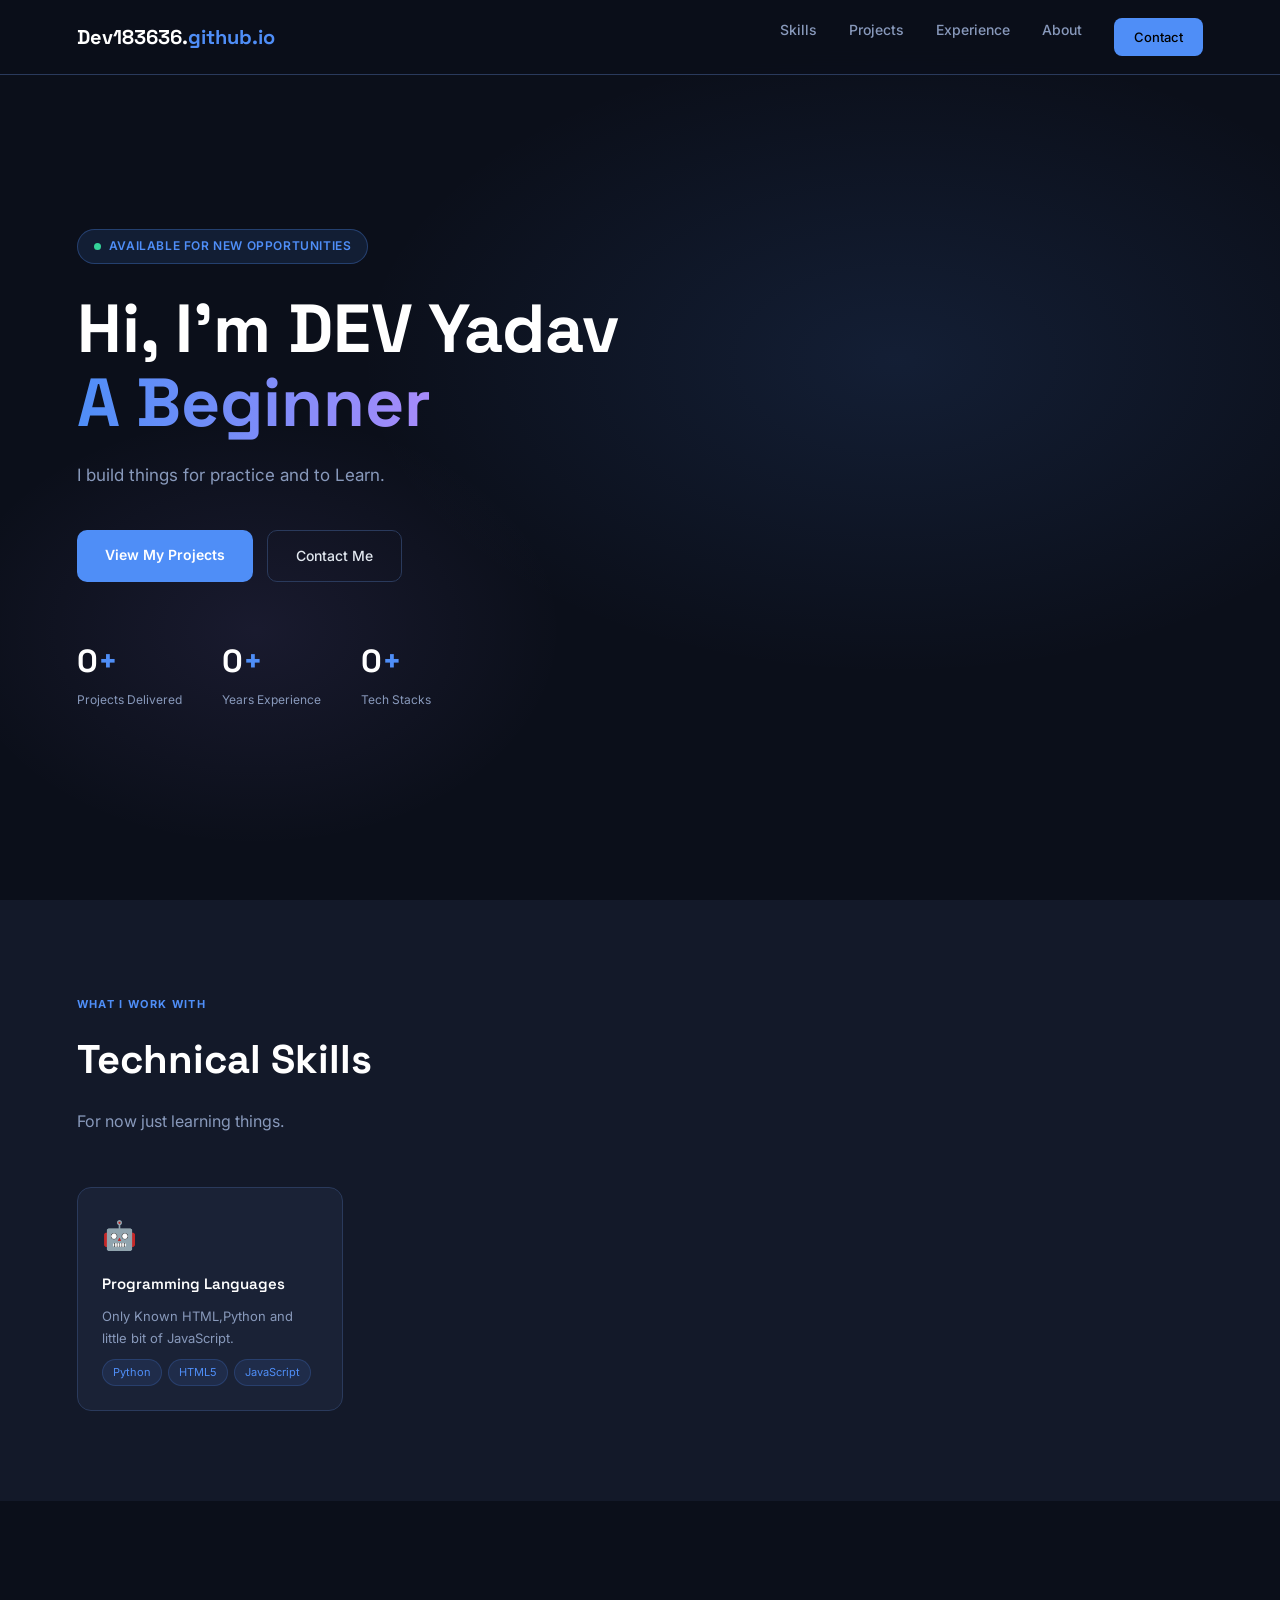
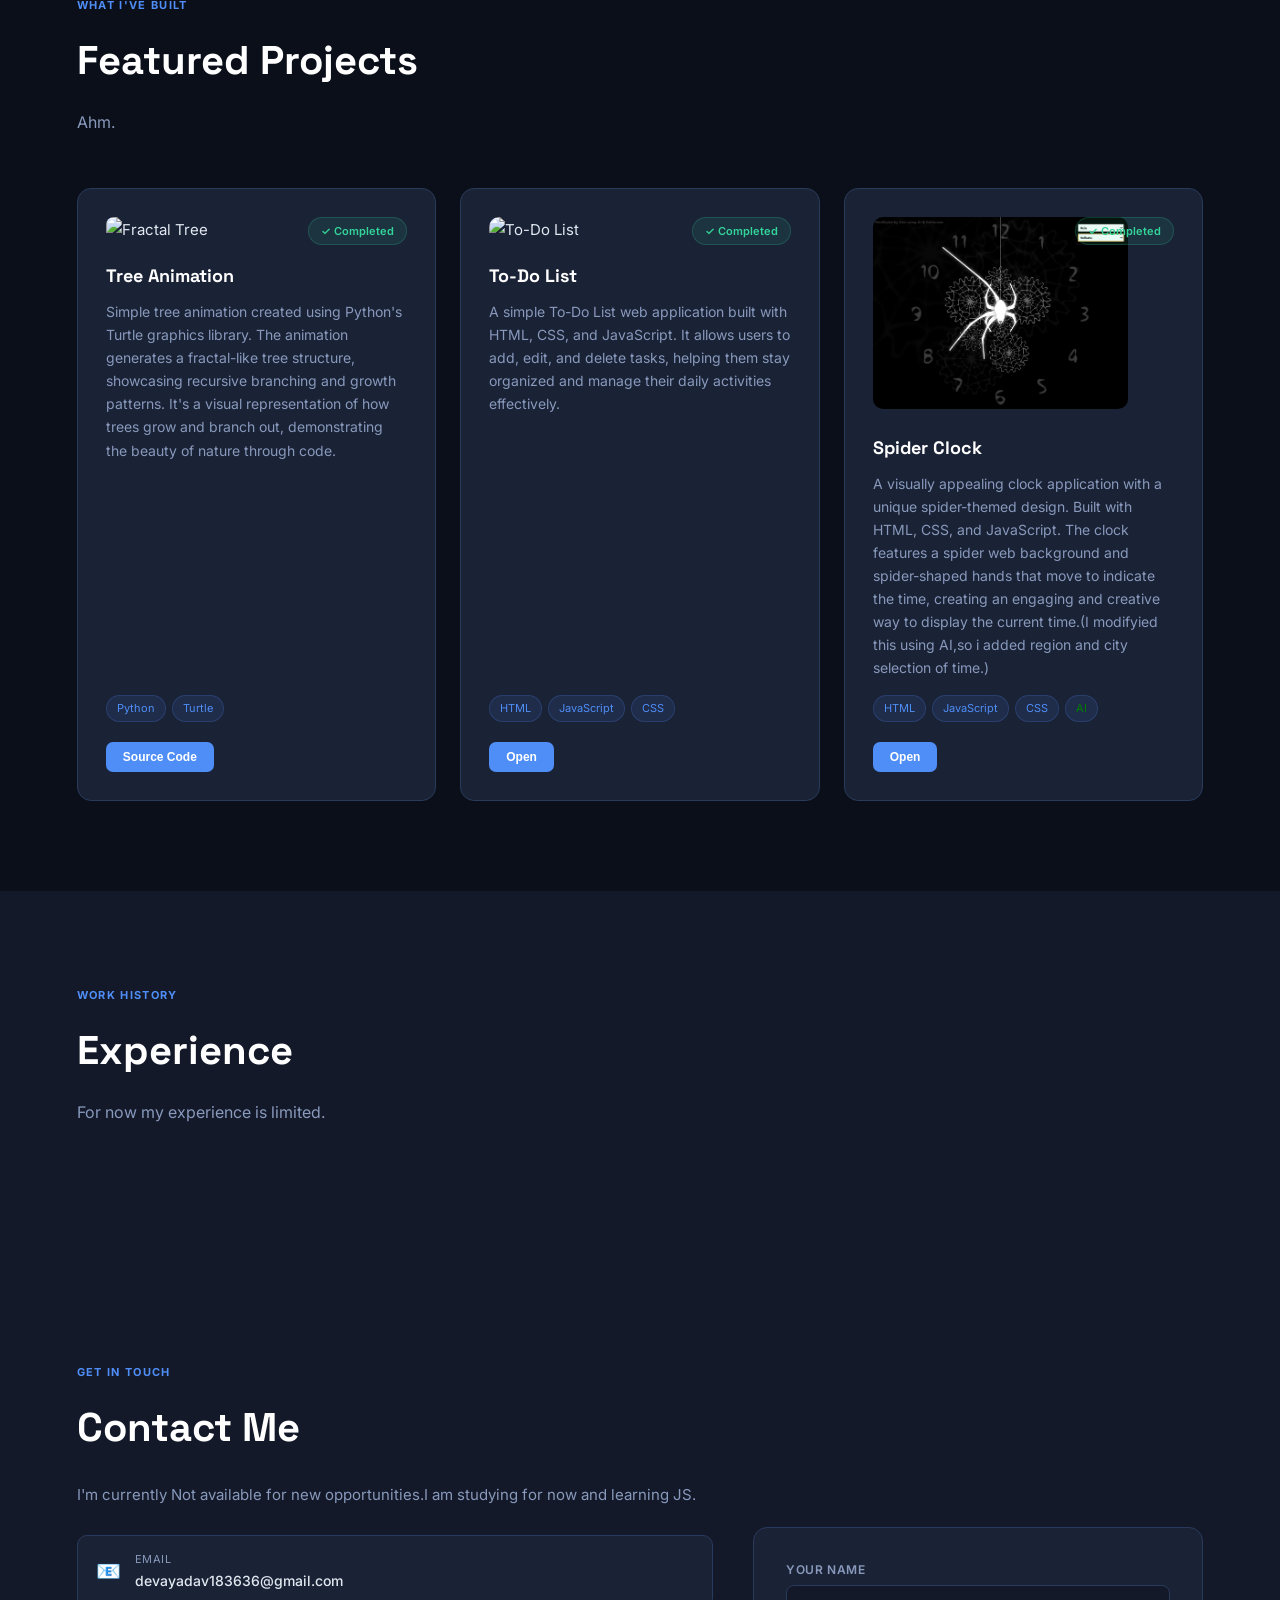
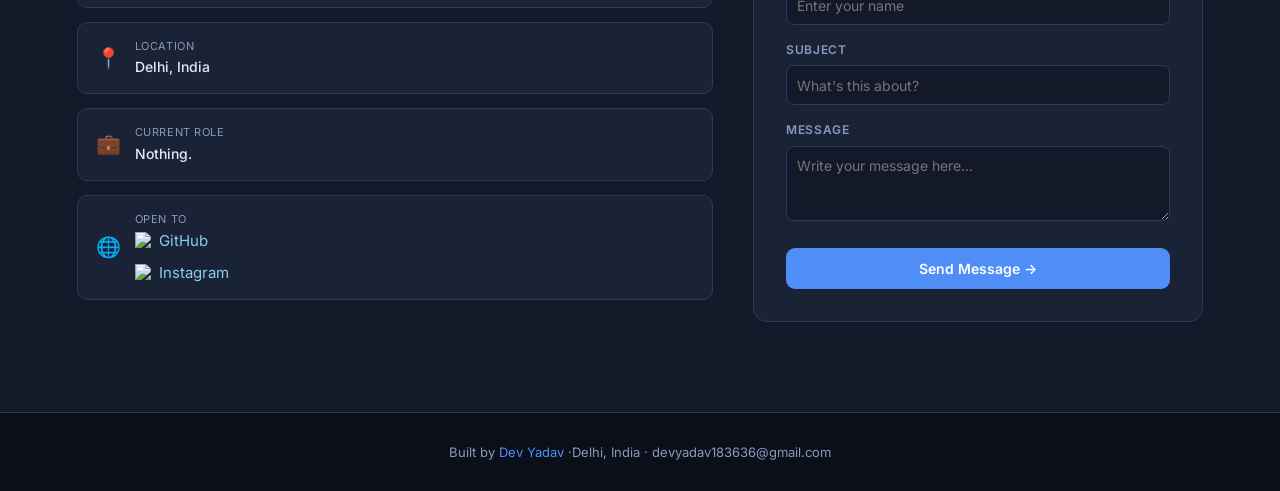
==== index.html @ fa9044c2 "Update index.html" ====
<!DOCTYPE html>
<html lang="en">
<head>
  <meta charset="UTF-8" />
  <meta name="viewport" content="width=device-width, initial-scale=1.0"/>
  <title>Dev Yadav | Beginner | 15 </title>
  <link href="https://fonts.googleapis.com/css2?family=Space+Grotesk:wght@300;400;500;600;700&family=Inter:wght@300;400;500&display=swap" rel="stylesheet"/>
  <style>
    *, *::before, *::after { box-sizing: border-box; margin: 0; padding: 0; }

    :root {
      --bg: #0b0f1a;
      --surface: #131929;
      --card: #1a2236;
      --border: #2a3a5c;
      --accent: #4f8ef7;
      --accent2: #a78bfa;
      --green: #34d399;
      --text: #e2e8f0;
      --muted: #8899bb;
      --white: #ffffff;
      --radius: 14px;
    }

    html { scroll-behavior: smooth; }

    body {
      background: var(--bg);
      color: var(--text);
      font-family: 'Inter', sans-serif;
      font-size: 15px;
      line-height: 1.7;
      overflow-x: hidden;
    }

    /* ── NAV ── */
    nav {
      position: fixed; top: 0; left: 0; right: 0; z-index: 100;
      display: flex; align-items: center; justify-content: space-between;
      padding: 18px 6vw;
      background: rgba(11,15,26,0.85);
      backdrop-filter: blur(14px);
      border-bottom: 1px solid var(--border);
    }
    .nav-logo {
      font-family: 'Space Grotesk', sans-serif;
      font-size: 20px; font-weight: 700;
      color: var(--white);
    }
    .nav-logo span { color: var(--accent); }
    .nav-links { display: flex; gap: 32px; }
    .nav-links a {
      color: var(--muted); text-decoration: none; font-size: 14px; font-weight: 500;
      transition: color .2s;
    }
    .nav-links a:hover { color: var(--white); }
    .nav-cta {
      background: var(--accent); color: #000000 !important;
      padding: 8px 20px; border-radius: 8px; font-size: 13px !important;
    }
    .nav-cta:hover { background: #3a7af0 !important; color: #000000 !important; }

    /* ── HERO ── */
    .hero {
      min-height: 100vh;
      display: flex; align-items: center;
      padding: 120px 6vw 80px;
      position: relative; overflow: hidden;
    }
    .hero-bg {
      position: absolute; inset: 0; z-index: 0;
      background:
        radial-gradient(ellipse 60% 50% at 70% 40%, rgba(79,142,247,0.12) 0%, transparent 70%),
        radial-gradient(ellipse 40% 40% at 20% 70%, rgba(167,139,250,0.09) 0%, transparent 60%);
    }
    .hero-content { position: relative; z-index: 1; max-width: 680px; }
    .hero-badge {
      display: inline-flex; align-items: center; gap: 8px;
      background: rgba(79,142,247,0.12); border: 1px solid rgba(79,142,247,0.3);
      color: var(--accent); padding: 6px 16px; border-radius: 999px;
      font-size: 12px; font-weight: 600; letter-spacing: .05em;
      margin-bottom: 28px; text-transform: uppercase;
    }
    .hero-badge::before { content: ''; width: 7px; height: 7px; background: var(--green); border-radius: 50%; animation: pulse 1.8s infinite; }
    @keyframes pulse { 0%,100%{opacity:1;transform:scale(1)} 50%{opacity:.5;transform:scale(1.4)} }
    .hero h1 {
      font-family: 'Space Grotesk', sans-serif;
      font-size: clamp(38px, 6vw, 68px);
      font-weight: 700; line-height: 1.1;
      color: var(--white); margin-bottom: 20px;
    }
    .hero h1 .line2 {
      background: linear-gradient(90deg, var(--accent), var(--accent2));
      -webkit-background-clip: text; -webkit-text-fill-color: transparent;
    }
    .hero-sub {
      font-size: 17px; color: var(--muted); max-width: 520px; margin-bottom: 40px;
    }
    .hero-btns { display: flex; gap: 14px; flex-wrap: wrap; }
    .btn-primary {
      background: var(--accent); color: #fff;
      padding: 13px 28px; border-radius: 10px; font-weight: 600;
      text-decoration: none; font-size: 14px; transition: background .2s, transform .15s;
      display: inline-block;
    }
    .btn-primary:hover { background: #3a7af0; transform: translateY(-2px); }
    .btn-outline {
      background: transparent; color: var(--text);
      border: 1px solid var(--border); padding: 13px 28px;
      border-radius: 10px; font-weight: 500; font-size: 14px;
      text-decoration: none; transition: border-color .2s, transform .15s;
      display: inline-block;
    }
    .btn-outline:hover { border-color: var(--accent); color: var(--accent); transform: translateY(-2px); }

    .hero-stats {
      display: flex; gap: 40px; margin-top: 52px; flex-wrap: wrap;
    }
    .stat-num {
      font-family: 'Space Grotesk', sans-serif;
      font-size: 32px; font-weight: 700; color: var(--white);
    }
    .stat-num span { color: var(--accent); }
    .stat-label { font-size: 12px; color: var(--muted); margin-top: 2px; }

    /* ── SECTION WRAPPER ── */
    section { padding: 90px 6vw; }
    .sec-label {
      display: inline-block; font-size: 11px; font-weight: 700;
      letter-spacing: .12em; text-transform: uppercase; color: var(--accent);
      margin-bottom: 12px;
    }
    .sec-title {
      font-family: 'Space Grotesk', sans-serif;
      font-size: clamp(26px, 4vw, 40px); font-weight: 700;
      color: var(--white); margin-bottom: 14px;
    }
    .sec-desc { font-size: 16px; color: var(--muted); max-width: 540px; margin-bottom: 52px; }

    /* ── SKILLS ── */
    #skills { background: var(--surface); }
    .skills-grid {
      display: grid; grid-template-columns: repeat(auto-fill, minmax(260px, 1fr)); gap: 20px;
    }
    .skill-card {
      background: var(--card); border: 1px solid var(--border);
      border-radius: var(--radius); padding: 24px;
      transition: border-color .2s, transform .2s;
    }
    .skill-card:hover { border-color: var(--accent); transform: translateY(-4px); }
    .skill-icon { font-size: 28px; margin-bottom: 12px; }
    .skill-name {
      font-family: 'Space Grotesk', sans-serif;
      font-size: 15px; font-weight: 600; color: var(--white); margin-bottom: 8px;
    }
    .skill-tags { display: flex; flex-wrap: wrap; gap: 6px; margin-top: 10px; }
    .tag {
      font-size: 11px; padding: 3px 10px; border-radius: 999px;
      background: rgba(79,142,247,0.1); color: var(--accent); border: 1px solid rgba(79,142,247,0.2);
    }
    .tag.purple { background: rgba(167,139,250,0.1); color: var(--accent2); border-color: rgba(167,139,250,0.2); }
    .tag.green { background: rgba(52,211,153,0.1); color: var(--green); border-color: rgba(52,211,153,0.2); }

    /* ── PROJECTS ── */
    .projects-grid {
      display: grid; grid-template-columns: repeat(auto-fill, minmax(330px, 1fr)); gap: 24px;
    }
    .project-card {
      background: var(--card); border: 1px solid var(--border);
      border-radius: var(--radius); overflow: hidden;
      transition: border-color .2s, transform .2s;
      display: flex; flex-direction: column;
    }
    .project-card:hover { border-color: var(--accent); transform: translateY(-5px); }
    .project-header {
      padding: 28px 28px 0;
      display: flex; align-items: flex-start; justify-content: space-between; gap: 12px;
    }
    .project-emoji { font-size: 36px; }
    .project-status {
      font-size: 11px; font-weight: 600; padding: 4px 12px; border-radius: 999px;
      background: rgba(52,211,153,0.1); color: var(--green);
      border: 1px solid rgba(52,211,153,0.2); white-space: nowrap;
    }
    .project-body { padding: 16px 28px 28px; flex: 1; display: flex; flex-direction: column; }
    .project-title {
      font-family: 'Space Grotesk', sans-serif;
      font-size: 18px; font-weight: 700; color: var(--white); margin-bottom: 8px;
    }
    .project-desc { font-size: 14px; color: var(--muted); line-height: 1.65; flex: 1; }
    .project-stack { display: flex; flex-wrap: wrap; gap: 6px; margin-top: 16px; }
    .project-links { display: flex; gap: 12px; margin-top: 20px; }
    .proj-btn {
      font-size: 12px; font-weight: 600; padding: 7px 16px; border-radius: 7px;
      text-decoration: none; transition: background .2s;
      border: 1px solid var(--border); color: var(--text);
    }
    .proj-btn:hover { border-color: var(--accent); color: var(--accent); }
    .proj-btn.primary { background: var(--accent); color: #fff; border-color: transparent; }
    .proj-btn.primary:hover { background: #3a7af0; color: #fff; }

    /* ── EXPERIENCE ── */
    #experience { background: var(--surface); }
    .timeline { max-width: 720px; }
    .timeline-item {
      display: flex; gap: 24px; margin-bottom: 40px; position: relative;
    }
    .timeline-item:not(:last-child)::after {
      content: ''; position: absolute;
      left: 19px; top: 44px; bottom: -16px; width: 2px;
      background: var(--border);
    }
    .timeline-dot {
      flex-shrink: 0; width: 40px; height: 40px; border-radius: 50%;
      background: rgba(79,142,247,0.15); border: 2px solid var(--accent);
      display: flex; align-items: center; justify-content: center;
      font-size: 16px; z-index: 1;
    }
    .timeline-content {
      background: var(--card); border: 1px solid var(--border);
      border-radius: var(--radius); padding: 22px 26px; flex: 1;
    }
    .timeline-meta {
      display: flex; align-items: center; gap: 12px; flex-wrap: wrap;
      margin-bottom: 8px;
    }
    .timeline-title {
      font-family: 'Space Grotesk', sans-serif;
      font-size: 16px; font-weight: 700; color: var(--white);
    }
    .timeline-company { font-size: 13px; color: var(--accent); font-weight: 600; }
    .timeline-date {
      font-size: 12px; color: var(--muted); margin-left: auto;
      background: var(--surface); padding: 3px 10px; border-radius: 999px;
    }
    .timeline-text { font-size: 14px; color: var(--muted); }
    .timeline-bullets { margin-top: 10px; padding-left: 16px; }
    .timeline-bullets li { font-size: 13px; color: var(--muted); margin-bottom: 5px; }

    /* ── ABOUT ── */
    .about-grid {
      display: grid; grid-template-columns: 1fr 1fr; gap: 48px; align-items: start;
    }
    .about-text p { color: var(--muted); margin-bottom: 16px; font-size: 15px; }
    .about-text strong { color: var(--text); }
    .about-edu {
      background: var(--card); border: 1px solid var(--border);
      border-radius: var(--radius); padding: 28px;
    }
    .about-edu h3 {
      font-family: 'Space Grotesk', sans-serif;
      font-size: 16px; font-weight: 700; color: var(--white); margin-bottom: 20px;
    }
    .edu-item { margin-bottom: 20px; padding-bottom: 20px; border-bottom: 1px solid var(--border); }
    .edu-item:last-child { border-bottom: none; margin-bottom: 0; padding-bottom: 0; }
    .edu-degree { font-size: 14px; font-weight: 600; color: var(--white); }
    .edu-school { font-size: 13px; color: var(--accent); margin: 2px 0; }
    .edu-year { font-size: 12px; color: var(--muted); }
    /* ── CONTACT ── */
    #contact { background: var(--surface); }
    .contact-grid {
      display: grid; grid-template-columns: 1fr 1fr; gap: 48px; align-items: start;
    }
    .contact-info p { color: var(--muted); font-size: 15px; margin-bottom: 28px; }
    .contact-items { display: flex; flex-direction: column; gap: 14px; }
    .contact-item {
      display: flex; align-items: center; gap: 14px;
      background: var(--card); border: 1px solid var(--border);
      border-radius: 10px; padding: 14px 18px;
      transition: border-color .2s;
    }
    .contact-item:hover { border-color: var(--accent); }
    .contact-icon { font-size: 20px; }
    .contact-label { font-size: 11px; color: var(--muted); text-transform: uppercase; letter-spacing: .05em; }
    .contact-val { font-size: 14px; font-weight: 500; color: var(--text); }
    .contact-form {
      background: var(--card); border: 1px solid var(--border);
      border-radius: var(--radius); padding: 32px;
    }
    .form-group { margin-bottom: 18px; }
    .form-group label { display: block; font-size: 12px; font-weight: 600; color: var(--muted); margin-bottom: 7px; text-transform: uppercase; letter-spacing: .05em; }
    .form-group input,
    .form-group textarea {
      width: 100%; background: var(--surface); border: 1px solid var(--border);
      border-radius: 8px; padding: 11px 14px; color: var(--text);
      font-family: inherit; font-size: 14px; outline: none;
      transition: border-color .2s;
    }
    .form-group input:focus,
    .form-group textarea:focus { border-color: var(--accent); }
    .form-group textarea { resize: vertical; min-height: 110px; }
    .form-submit {
      width: 100%; background: var(--accent); color: #fff;
      border: none; padding: 13px; border-radius: 9px;
      font-family: inherit; font-size: 14px; font-weight: 600;
      cursor: pointer; transition: background .2s;
    }
    .form-submit:hover { background: #3a7af0; }

    /* ── FOOTER ── */
    footer {
      background: var(--bg); border-top: 1px solid var(--border);
      padding: 28px 6vw; text-align: center;
      font-size: 13px; color: var(--muted);
    }
    footer span { color: var(--accent); }

    /* ── RESPONSIVE ── */
    @media (max-width: 768px) {
      .nav-links { display: none; }
      .about-grid, .contact-grid { grid-template-columns: 1fr; }
      .hero-stats { gap: 24px; }
    }
  </style>
</head>
<body>

<!-- NAV -->
<nav>
  <div class="nav-logo">Dev183636.<span>github.io</span></div>
  <div class="nav-links">
    <a href="#skills">Skills</a>
    <a href="#projects">Projects</a>
    <a href="#experience">Experience</a>
    <a href="#about">About</a>
    <a href="#contact" class="nav-cta">Contact</a>
  </div>
</nav>

<!-- HERO -->
<section class="hero">
  <div class="hero-bg"></div>
  <div class="hero-content">
    <div class="hero-badge">Available for New Opportunities</div>
    <h1>
      Hi, I'm DEV Yadav<br>
      <span class="line2">A Beginner</span>
    </h1>
    <p class="hero-sub">
      I build things for practice and to Learn.
    </p>
    <div class="hero-btns">
      <a href="#projects" class="btn-primary">View My Projects</a>
      <a href="#contact" class="btn-outline">Contact Me</a>
    </div>
    <div class="hero-stats">
      <div>
        <div class="stat-num">0<span>+</span></div>
        <div class="stat-label">Projects Delivered</div>
      </div>
      <div>
        <div class="stat-num">0<span>+</span></div>
        <div class="stat-label">Years Experience</div>
      </div>
      <div>
        <div class="stat-num">0<span>+</span></div>
        <div class="stat-label">Tech Stacks</div>
      </div>
    </div>
  </div>
</section>

<!-- SKILLS -->
<section id="skills">
  <div class="sec-label">What I Work With</div>
  <h2 class="sec-title">Technical Skills</h2>
  <p class="sec-desc">For now just learning things.</p>
  <div class="skills-grid">

    <div class="skill-card">
      <div class="skill-icon">🤖</div>
      <div class="skill-name">Programming Languages</div>
      <div style="font-size:13px;color:var(--muted)">Only Known HTML,Python and little bit of JavaScript.</div>
      <div class="skill-tags">
        <span class="tag">Python</span>
        <span class="tag">HTML5</span>
        <span class="tag">JavaScript</span>
      </div>
    </div>

  </div>
</section>

<!-- PROJECTS -->
<section id="projects">
  <div class="sec-label">What I've Built</div>
  <h2 class="sec-title">Featured Projects</h2>
  <p class="sec-desc">Ahm.</p>
  
  <div class="projects-grid">

    <div class="project-card">
      <div class="project-header">
        <div class="fractal-container">
          <img src="https://dev183636.github.io/Tree/fractal-tree.png" style="width: 134%; height: 250px; object-fit: cover; border-radius: 8px;" alt="Fractal Tree" />
        </div>
        <span class="project-status">✓ Completed</span>
      </div>
      <div class="project-body">
        <div class="project-title">Tree Animation</div>
        <div class="project-desc">
          Simple tree animation created using Python's Turtle graphics library. The animation generates a fractal-like tree structure, showcasing recursive branching and growth patterns. It's a visual representation of how trees grow and branch out, demonstrating the beauty of nature through code.
        </div>
        <div class="project-stack">
          <span class="tag">Python</span>
          <span class="tag">Turtle</span>
        </div>
        <div class="project-links">
          <button class="proj-btn primary" onclick="window.open('Tree/tree_animation.py', '_blank')">Source Code</button>
        </div>
      </div>
    </div> 
    <div class="project-card">
      <div class="project-header">
        <div class="fractal-container">
          <img src="To do list/To-do-list.png" style="width: 138%; height: auto; object-fit: cover; border-radius: 10px;;" alt="To-Do List" />
        </div>
        <span class="project-status">✓ Completed</span>
      </div>
      <div class="project-body">
        <div class="project-title">To-Do List</div>
        <div class="project-desc">
          A simple To-Do List web application built with HTML, CSS, and JavaScript. It allows users to add, edit, and delete tasks, helping them stay organized and manage their daily activities effectively.
        </div>
        <div class="project-stack">
          <span class="tag">HTML</span>
          <span class="tag">JavaScript</span>
          <span class="tag">CSS</span>
        </div>
        <div class="project-links">
          <button class="proj-btn primary" onclick="window.open('To%20do%20list/To-do.html', '_blank')">Open</button>
        </div>
      </div>
    </div>
          <div class="project-card">
      <div class="project-header">
        <div class="fractal-container">
                <img src="Spider Clock/Spider.png" style="width: 134%; height: auto; object-fit: cover; border-radius: 10px;;" alt="Spider Clock" />
        </div>
        <span class="project-status">✓ Completed</span>
      </div>
      <div class="project-body">
        <div class="project-title">Spider Clock</div>
        <div class="project-desc">
          A visually appealing clock application with a unique spider-themed design. Built with HTML, CSS, and JavaScript. The clock features a spider web background and spider-shaped hands that move to indicate the time, creating an engaging and creative way to display the current time.(I modifyied this using AI,so i added region and city selection of time.)
        </div>
        <div class="project-stack">
          <span class="tag">HTML</span>
          <span class="tag">JavaScript</span>
          <span class="tag">CSS</span>
          <span class="tag" style="color: green;">AI</span>
        </div>
        <div class="project-links">
                <button class="proj-btn primary" onclick="Spider Clock/Clock.html",'_blank')">Open</button>
        </div>
      </div>
    </div> 
   </div> 
        
  </section>


<!-- EXPERIENCE -->
<section id="experience">
  <div class="sec-label">Work History</div>
  <h2 class="sec-title">Experience</h2>
  <p class="sec-desc">For now my experience is limited.</p>
  <div class="timeline">

  </div>
</section>

<!-- ABOUT -->
<section id="contact">
  <div class="sec-label">Get In Touch</div>
  <h2 class="sec-title" style="margin-bottom: 20px;">Contact Me</h2>
  
  <div class="contact-grid" style="display: flex; flex-direction: row; gap: 40px; align-items: flex-start; width: 100%;">
    
    <div class="contact-info" style="flex: 1;">
      <p style="margin-top: 0;">I'm currently Not available for new opportunities.I am studying for now and learning JS.</p>
      <div class="contact-items">
        <div class="contact-item">
          <div class="contact-icon">📧</div>
          <div>
            <div class="contact-label">Email</div>
            <div class="contact-val">devayadav183636@gmail.com</div>
          </div>
        </div>
        <div class="contact-item">
          <div class="contact-icon">📍</div>
          <div>
            <div class="contact-label">Location</div>
            <div class="contact-val">Delhi, India</div>
          </div>
        </div>
        <div class="contact-item">
          <div class="contact-icon">💼</div>
          <div>
            <div class="contact-label">Current Role</div>
            <div class="contact-val">Nothing.</div>
          </div>
        </div>
        <div class="contact-item">
          <div class="contact-icon">🌐</div>
          <div>
            <div class="contact-label">Open To</div>
            
            <div class="image-container" style="display: flex; align-items: center; gap: 6px; margin-bottom: 6px;">
              <img src="Images/github.png" alt="GitHub" style="width: 1.2em; height: 1.2em; object-fit: contain; vertical-align: middle;" />
              <a href="https://github.com/dev183636" target="_blank" style="text-decoration: none; color: #87CEEB;">GitHub</a>
            </div>
            
            <div class="image-container" style="display: flex; align-items: center; gap: 6px;">
              <img src="Images/Instagram.jpg" alt="Instagram" style="width: 1.2em; height: 1.2em; object-fit: contain; vertical-align: middle;" />
              <a href= "https://www.instagram.com/dev_183636?igsh=cmJ3Y2o4M2Nhczgw&utm_source=qr" target="_blank" style="text-decoration: none; color: #87CEEB;">Instagram</a>
            </div>
            
             </div>
           </div>
        </div>
       </div>
    <div class="contact-form" style="flex: 1; max-width: 450px; margin-top: 45px; margin-left: auto;">
      <form id="contact-form">
        
        <div class="form-group" style="margin-bottom: 15px;">
          <label style="margin-bottom: 5px; display: block;">Your Name</label>
          <input name="from_name" type="text" placeholder="Enter your name" required style="padding: 10px; height: 40px; width: 100%; box-sizing: border-box;" />
        </div>
        
        <div class="form-group" style="margin-bottom: 15px;">
          <label style="margin-bottom: 5px; display: block;">Subject</label>
          <input name="subject" type="text" placeholder="What's this about?" required style="padding: 10px; height: 40px; width: 100%; box-sizing: border-box;" />
        </div>
        
        <div class="form-group" style="margin-bottom: 20px;">
          <label style="margin-bottom: 5px; display: block;">Message</label>
          <textarea name="message" placeholder="Write your message here..." required style="padding: 10px; width: 100%; box-sizing: border-box; resize: vertical; min-height: 75px; height: 60px;"></textarea>
        </div>
        
        <button type="submit" class="form-submit" style="padding: 12px 20px; width: 100%;">Send Message →</button>
        <div id="form-status" style="margin-top:10px;color:#ffd27a;display:none"></div>
      </form>
      
      <script src="https://cdn.emailjs.com/dist/email.min.js"></script>
      <script>
        (function(){
          const EMAILJS_USER_ID = 'YOUR_EMAILJS_USER_ID';
          const EMAILJS_SERVICE_ID = 'YOUR_SERVICE_ID';
          const EMAILJS_TEMPLATE_ID = 'YOUR_TEMPLATE_ID';

          if (window.emailjs) {
            emailjs.init(EMAILJS_USER_ID);
          }

          const form = document.getElementById('contact-form');
          const status = document.getElementById('form-status');

          form.addEventListener('submit', function(e){
            e.preventDefault();
            status.style.display = 'none';
            const data = {
              from_name: form.from_name.value,
              subject: form.subject.value,
              message: form.message.value,
              to_email: 'devayadav183636@gmail.com'
            };

            if (window.emailjs && EMAILJS_USER_ID !== 'YOUR_EMAILJS_USER_ID') {
              status.textContent = 'Sending…'; status.style.display = 'block';
              emailjs.send(EMAILJS_SERVICE_ID, EMAILJS_TEMPLATE_ID, data)
                .then(function(){
                  status.textContent = 'Message sent — check your inbox.';
                  form.reset();
                }, function(err){
                  console.error('EmailJS error', err);
                  status.textContent = 'Sending failed, opening mail client as fallback.';
                  fallbackMailto(data);
                });
              return;
            }

            fallbackMailto(data);
          });

          function fallbackMailto(data){
            const subject = encodeURIComponent(data.subject || 'Contact from website');
            const bodyText = 'Name: ' + (data.from_name || '') + '\n\n' + (data.message || '');
            const body = encodeURIComponent(bodyText);
            const gmailUrl = `https://mail.google.com/mail/?view=cm&fs=1&to=${encodeURIComponent(data.to_email)}&su=${subject}&body=${body}`;
            const win = window.open(gmailUrl, '_blank', 'noopener,noreferrer');
            if (!win) {
              const mailto = `mailto:${data.to_email}?subject=${subject}&body=${body}`;
              window.location.href = mailto;
              status.style.display = 'block';
              status.textContent = 'Opened mail client as fallback.';
            } else {
              status.style.display = 'block';
              status.textContent = 'Opened Gmail compose in a new tab.';
            }
          }
        })();
      </script>
    </div>
  </div>
</section>
<!-- FOOTER -->
<footer>
  Built by <span>Dev Yadav</span> ·Delhi, India · devyadav183636@gmail.com
</footer>

</body>
</html>
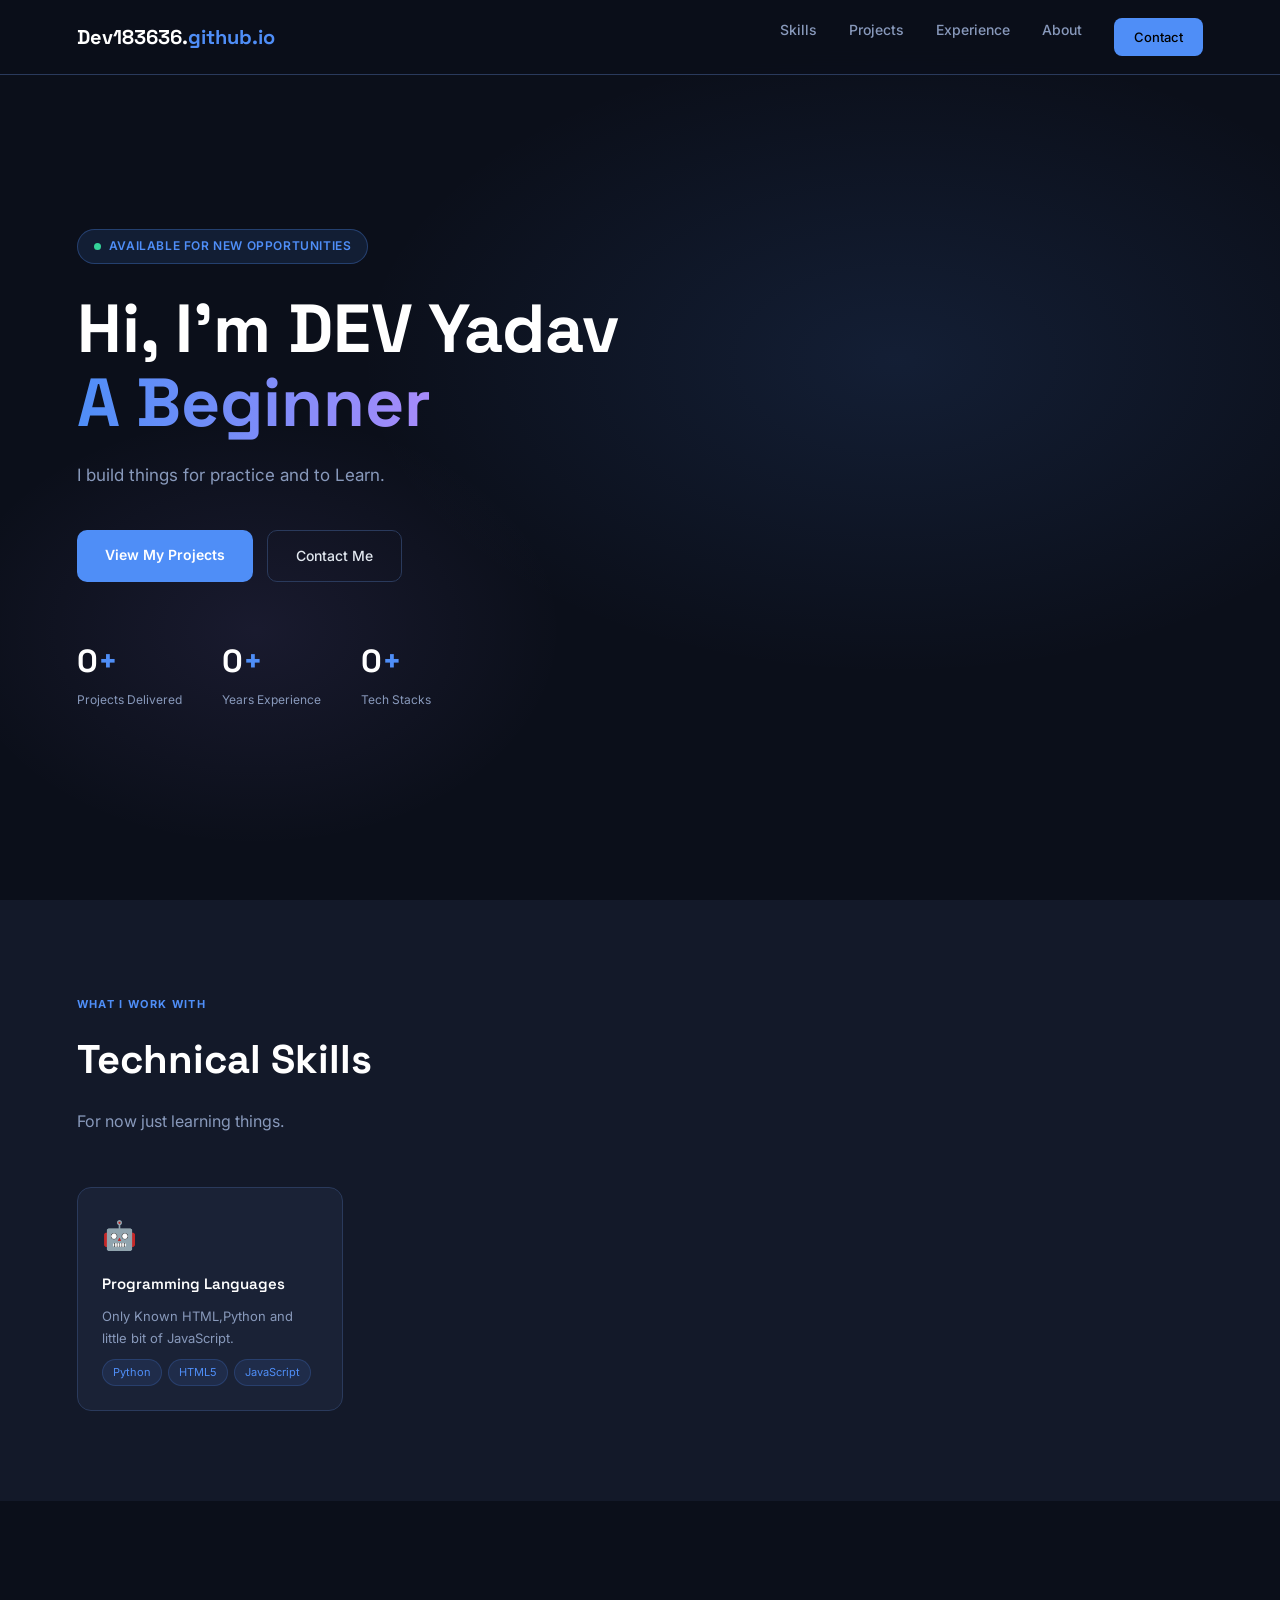
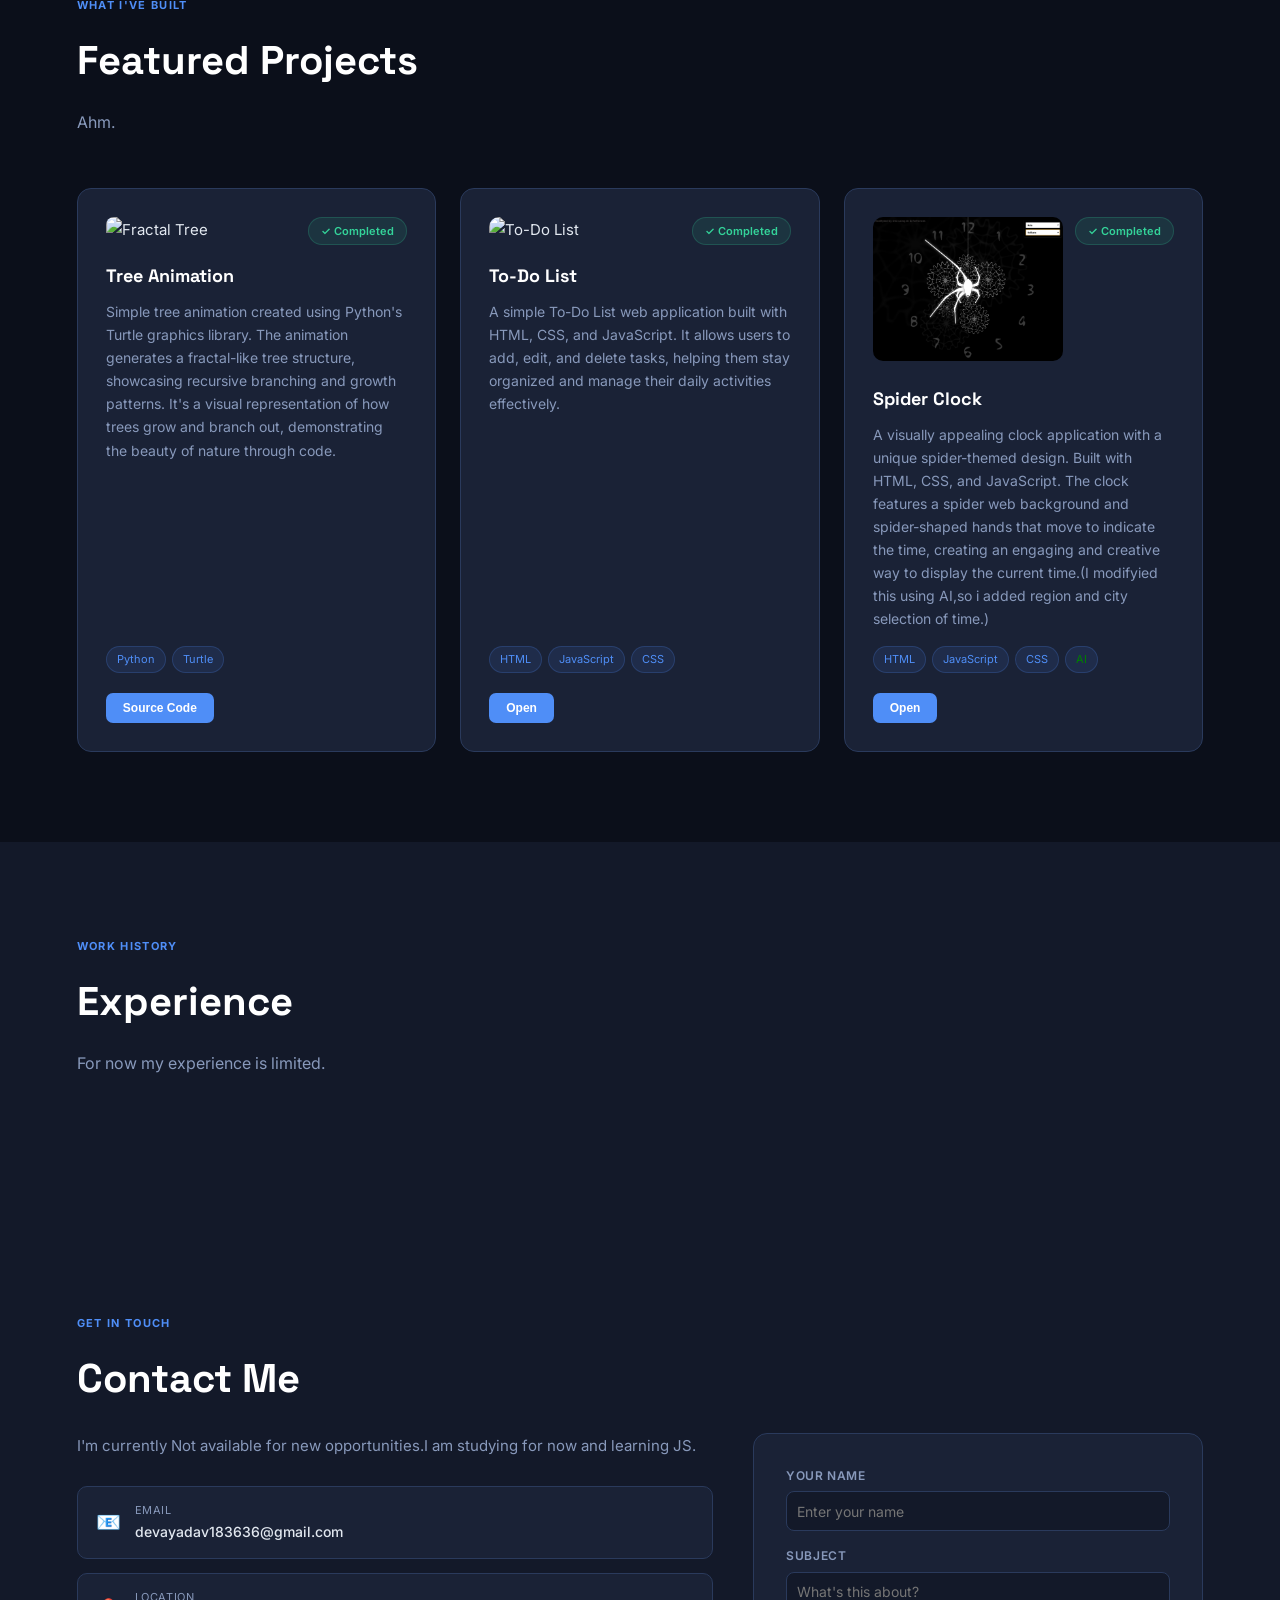
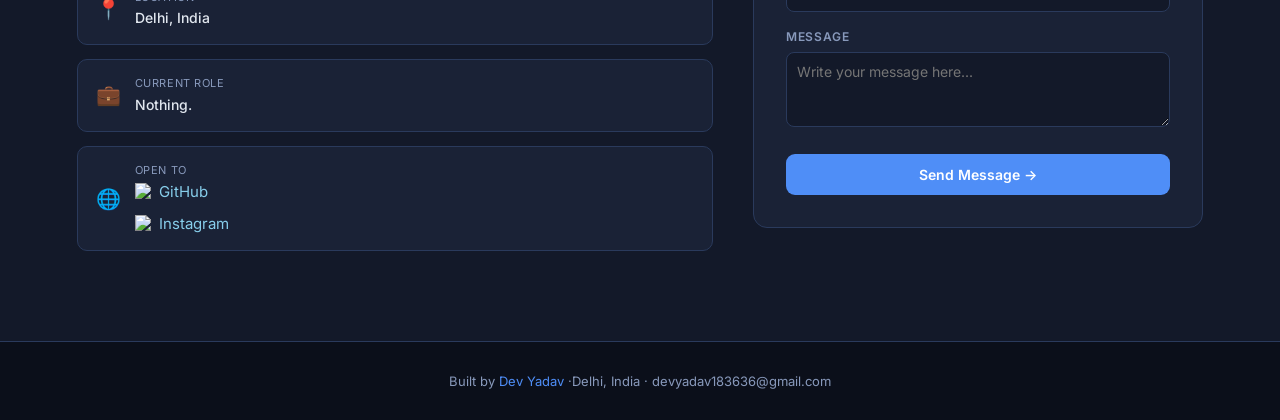
==== commit 4e80fac5: "Add files via upload" ====
--- a/index.html
+++ b/index.html
@@ -33,6 +33,59 @@
       overflow-x: hidden;
     }
 
+    /* ── THEME TOGGLE (Uiverse.io by LightAndy1) ── */
+    .wrapper {
+      --font-color-dark: #bebfc5;
+      --font-color-light: #bebfc5;
+      --bg-color: #212121;
+      --main-color: #0c0c0c;
+      --secondary-color: #141414;
+      position: relative;
+      width: 250px;
+      height: 36px;
+      background-color: var(--bg-color);
+      border: 2px solid var(--main-color);
+      border-radius: 34px;
+      display: flex;
+      flex-direction: row;
+      box-shadow: 4px 4px var(--main-color);
+    }
+    .wrapper .option {
+      margin-right: 5px;
+      width: 80.5px;
+      height: 28px;
+      position: relative;
+      top: 2px;
+      left: 2px;
+      border-radius: 34px;
+      transition: 0.25s cubic-bezier(0, 0, 0, 1);
+    }
+    .wrapper .option:last-child { margin-right: 4px; }
+    .wrapper .option:hover { background-color: var(--secondary-color); }
+    .wrapper .option:hover .span { color: var(--font-color-light); }
+    .wrapper .input {
+      width: 100%;
+      height: 100%;
+      position: absolute;
+      left: 0; top: 0;
+      appearance: none;
+      cursor: pointer;
+    }
+    .wrapper .btn {
+      width: 100%; height: 100%;
+      border-radius: 50px;
+      display: flex; justify-content: center; align-items: center;
+    }
+    .wrapper .span { color: var(--font-color-dark); }
+    .wrapper .input:checked + .btn {
+      background-color: var(--main-color);
+      transition: 0.2s cubic-bezier(0, 0, 0, 1);
+    }
+    .wrapper .input:checked + .btn .span {
+      color: var(--font-color-light);
+      transition: 0.25s cubic-bezier(0, 0, 0, 1);
+    }
+
     /* ── NAV ── */
     nav {
       position: fixed; top: 0; left: 0; right: 0; z-index: 100;
@@ -41,6 +94,7 @@
       background: rgba(11,15,26,0.85);
       backdrop-filter: blur(14px);
       border-bottom: 1px solid var(--border);
+      gap: 16px;
     }
     .nav-logo {
       font-family: 'Space Grotesk', sans-serif;
@@ -259,8 +313,9 @@
     /* ── CONTACT ── */
     #contact { background: var(--surface); }
     .contact-grid {
-      display: grid; grid-template-columns: 1fr 1fr; gap: 48px; align-items: start;
-    }
+      display: flex; flex-wrap: wrap; gap: 48px; align-items: start;
+    }
+    .contact-info { flex: 1 1 320px; min-width: 0; }
     .contact-info p { color: var(--muted); font-size: 15px; margin-bottom: 28px; }
     .contact-items { display: flex; flex-direction: column; gap: 14px; }
     .contact-item {
@@ -276,6 +331,7 @@
     .contact-form {
       background: var(--card); border: 1px solid var(--border);
       border-radius: var(--radius); padding: 32px;
+      flex: 1 1 320px; max-width: 450px; margin-top: 0; margin-left: auto;
     }
     .form-group { margin-bottom: 18px; }
     .form-group label { display: block; font-size: 12px; font-weight: 600; color: var(--muted); margin-bottom: 7px; text-transform: uppercase; letter-spacing: .05em; }
@@ -308,8 +364,13 @@
     /* ── RESPONSIVE ── */
     @media (max-width: 768px) {
       .nav-links { display: none; }
-      .about-grid, .contact-grid { grid-template-columns: 1fr; }
+      .about-grid { grid-template-columns: 1fr; }
       .hero-stats { gap: 24px; }
+      .contact-form {
+        margin-top: 24px;
+        max-width: 100%;
+        margin-left: 0;
+      }
     }
   </style>
 </head>
@@ -392,7 +453,7 @@
     <div class="project-card">
       <div class="project-header">
         <div class="fractal-container">
-          <img src="https://dev183636.github.io/Tree/fractal-tree.png" style="width: 134%; height: 250px; object-fit: cover; border-radius: 8px;" alt="Fractal Tree" />
+          <img src="https://dev183636.github.io/Tree/fractal-tree.png" style="width: 100%; height: 250px; object-fit: cover; border-radius: 8px;" alt="Fractal Tree" />
         </div>
         <span class="project-status">✓ Completed</span>
       </div>
@@ -413,7 +474,7 @@
     <div class="project-card">
       <div class="project-header">
         <div class="fractal-container">
-          <img src="To do list/To-do-list.png" style="width: 138%; height: auto; object-fit: cover; border-radius: 10px;;" alt="To-Do List" />
+          <img src="To do list/To-do-list.png" style="width: 100%; height: auto; object-fit: cover; border-radius: 10px;" alt="To-Do List" />
         </div>
         <span class="project-status">✓ Completed</span>
       </div>
@@ -435,7 +496,7 @@
           <div class="project-card">
       <div class="project-header">
         <div class="fractal-container">
-                <img src="Spider Clock/Spider.png" style="width: 134%; height: auto; object-fit: cover; border-radius: 10px;;" alt="Spider Clock" />
+                <img src="Spider Clock/Spider.png" style="width: 100%; height: auto; object-fit: cover; border-radius: 10px;" alt="Spider Clock" />
         </div>
         <span class="project-status">✓ Completed</span>
       </div>
@@ -451,7 +512,7 @@
           <span class="tag" style="color: green;">AI</span>
         </div>
         <div class="project-links">
-                <button class="proj-btn primary" onclick="Spider Clock/Clock.html",'_blank')">Open</button>
+                <button class="proj-btn primary" onclick="window.open('Spider%20Clock/index.html', '_blank')">Open</button>
         </div>
       </div>
     </div> 
@@ -507,7 +568,7 @@
             <div class="contact-label">Open To</div>
             
             <div class="image-container" style="display: flex; align-items: center; gap: 6px; margin-bottom: 6px;">
-              <img src="Images/github.png" alt="GitHub" style="width: 1.2em; height: 1.2em; object-fit: contain; vertical-align: middle;" />
+              <img src="Images/Github.png" alt="GitHub" style="width: 1.2em; height: 1.2em; object-fit: contain; vertical-align: middle;" />
               <a href="https://github.com/dev183636" target="_blank" style="text-decoration: none; color: #87CEEB;">GitHub</a>
             </div>
             
@@ -520,8 +581,8 @@
            </div>
         </div>
        </div>
-    <div class="contact-form" style="flex: 1; max-width: 450px; margin-top: 45px; margin-left: auto;">
-      <form id="contact-form">
+    <div class="contact-form">
+      <form id="contact-form";width:auto>
         
         <div class="form-group" style="margin-bottom: 15px;">
           <label style="margin-bottom: 5px; display: block;">Your Name</label>
@@ -609,5 +670,72 @@
   Built by <span>Dev Yadav</span> ·Delhi, India · devyadav183636@gmail.com
 </footer>
 
+<script>
+  (function(){
+    // Redirect target (relative path so it works on GitHub Pages / any subpath)
+    var REDIRECT_URL = 'Security/security.html';
+
+    // Block right-click (prevents "Inspect" / "View Source" via context menu)
+    document.addEventListener('contextmenu', function(e){
+      e.preventDefault();
+      window.location.replace(REDIRECT_URL);
+    });
+
+    // Block keyboard shortcuts: F12, Ctrl+Shift+I/J/C, Ctrl+U, Ctrl+S
+    document.addEventListener('keydown', function(e){
+      var key = e.key || e.keyCode;
+      var k = typeof key === 'string' ? key.toUpperCase() : key;
+
+      // F12
+      if (k === 'F12' || e.keyCode === 123) {
+        e.preventDefault();
+        window.location.replace(REDIRECT_URL);
+        return;
+      }
+
+      // Ctrl/Cmd + Shift + I / J / C  (DevTools)
+      if ((e.ctrlKey || e.metaKey) && e.shiftKey &&
+          (k === 'I' || k === 'J' || k === 'C' || e.keyCode === 73 || e.keyCode === 74 || e.keyCode === 67)) {
+        e.preventDefault();
+        window.location.replace(REDIRECT_URL);
+        return;
+      }
+
+      // Ctrl/Cmd + U  (View Source)
+      if ((e.ctrlKey || e.metaKey) && (k === 'U' || e.keyCode === 85)) {
+        e.preventDefault();
+        window.location.replace(REDIRECT_URL);
+        return;
+      }
+
+      // Ctrl/Cmd + S  (Save Page)
+      if ((e.ctrlKey || e.metaKey) && (k === 'S' || e.keyCode === 83)) {
+        e.preventDefault();
+        window.location.replace(REDIRECT_URL);
+        return;
+      }
+    });
+
+    // Detect DevTools opening (best-effort) and redirect.
+    // Disabled by default — this heuristic is unreliable and fires on
+    // normal scrolling/resizing/multi-monitor setups. Enable only if needed.
+    function detectAndRedirectDevTools(){
+      var devtoolsOpen = false;
+      var threshold = 160;
+      setInterval(function(){
+        var widthDiff  = window.outerWidth  - window.innerWidth;
+        var heightDiff = window.outerHeight - window.innerHeight;
+        if (widthDiff > threshold || heightDiff > threshold) {
+          if (!devtoolsOpen) {
+            devtoolsOpen = true;
+            window.location.replace(REDIRECT_URL);
+          }
+        }
+      }, 1000);
+    }
+    // detectAndRedirectDevTools();  // uncomment to enable (not recommended)
+  })();
+</script>
+
 </body>
-</html>
+</html>
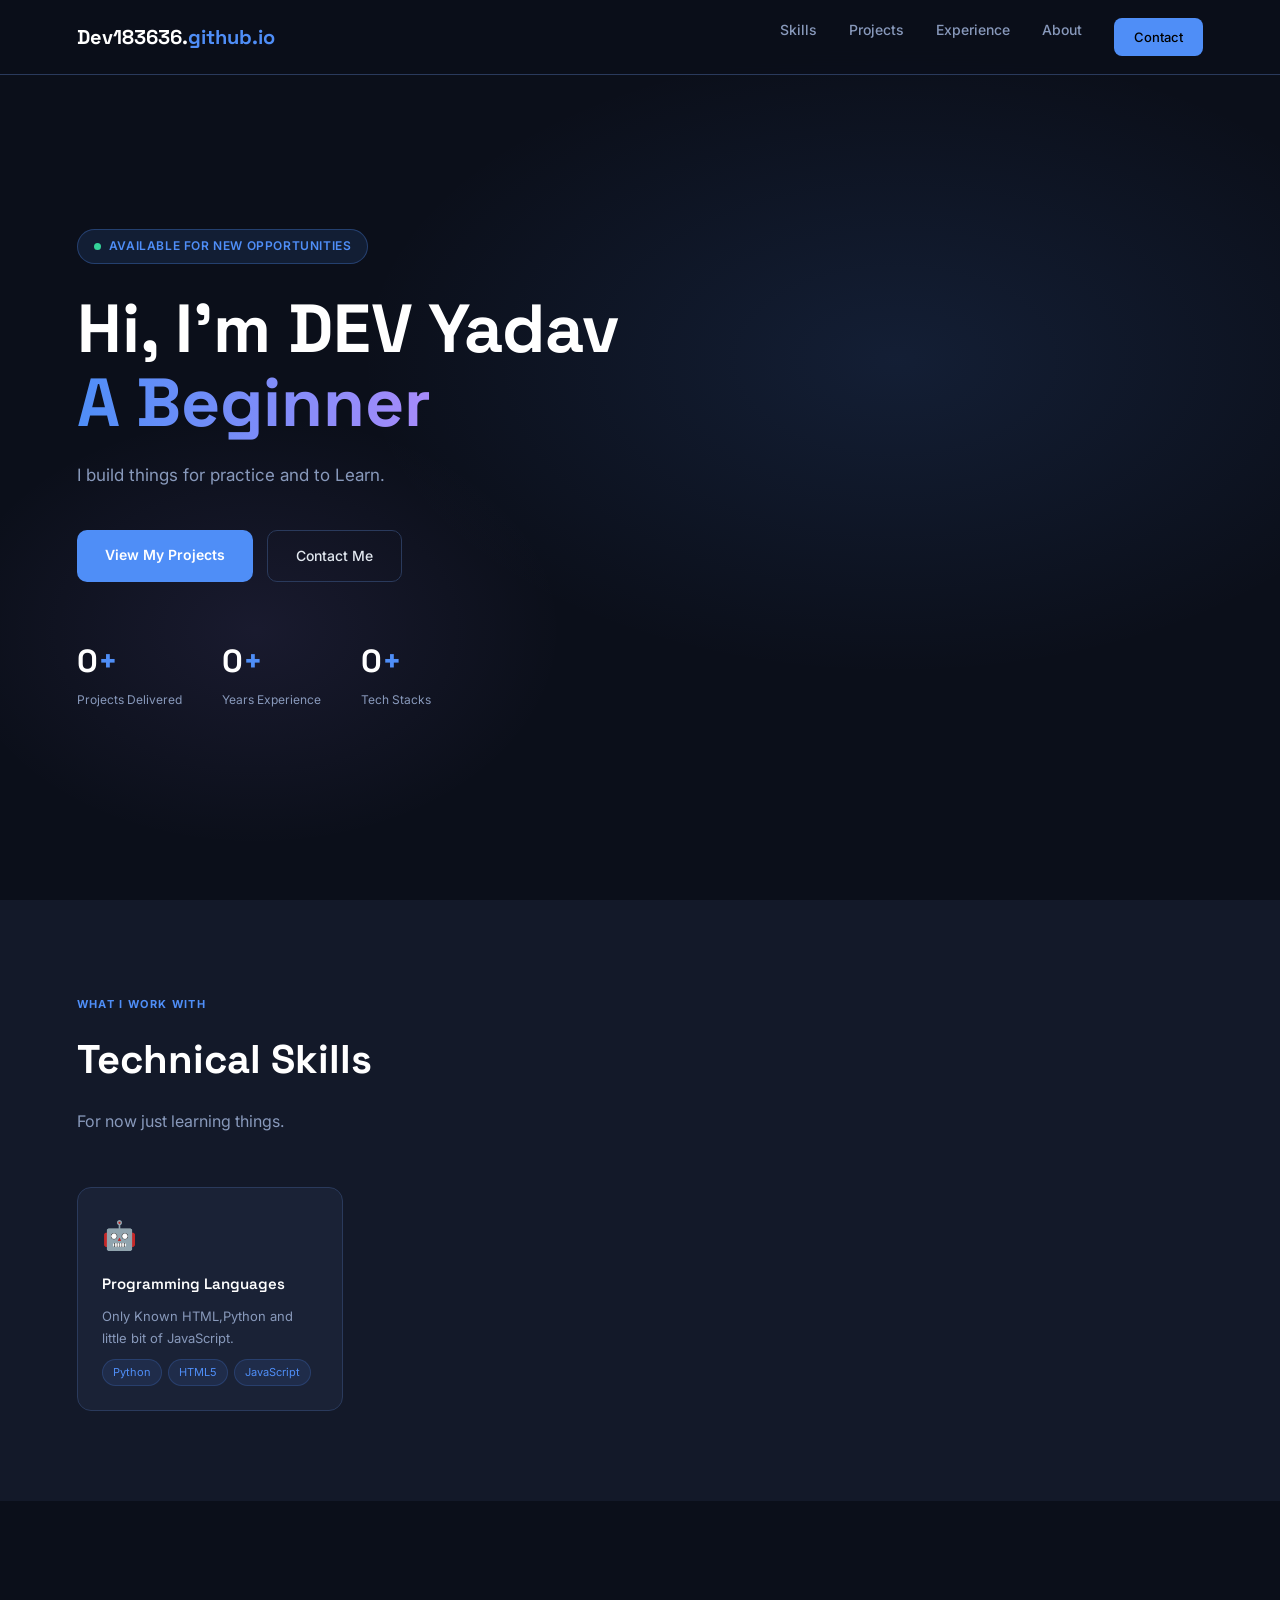
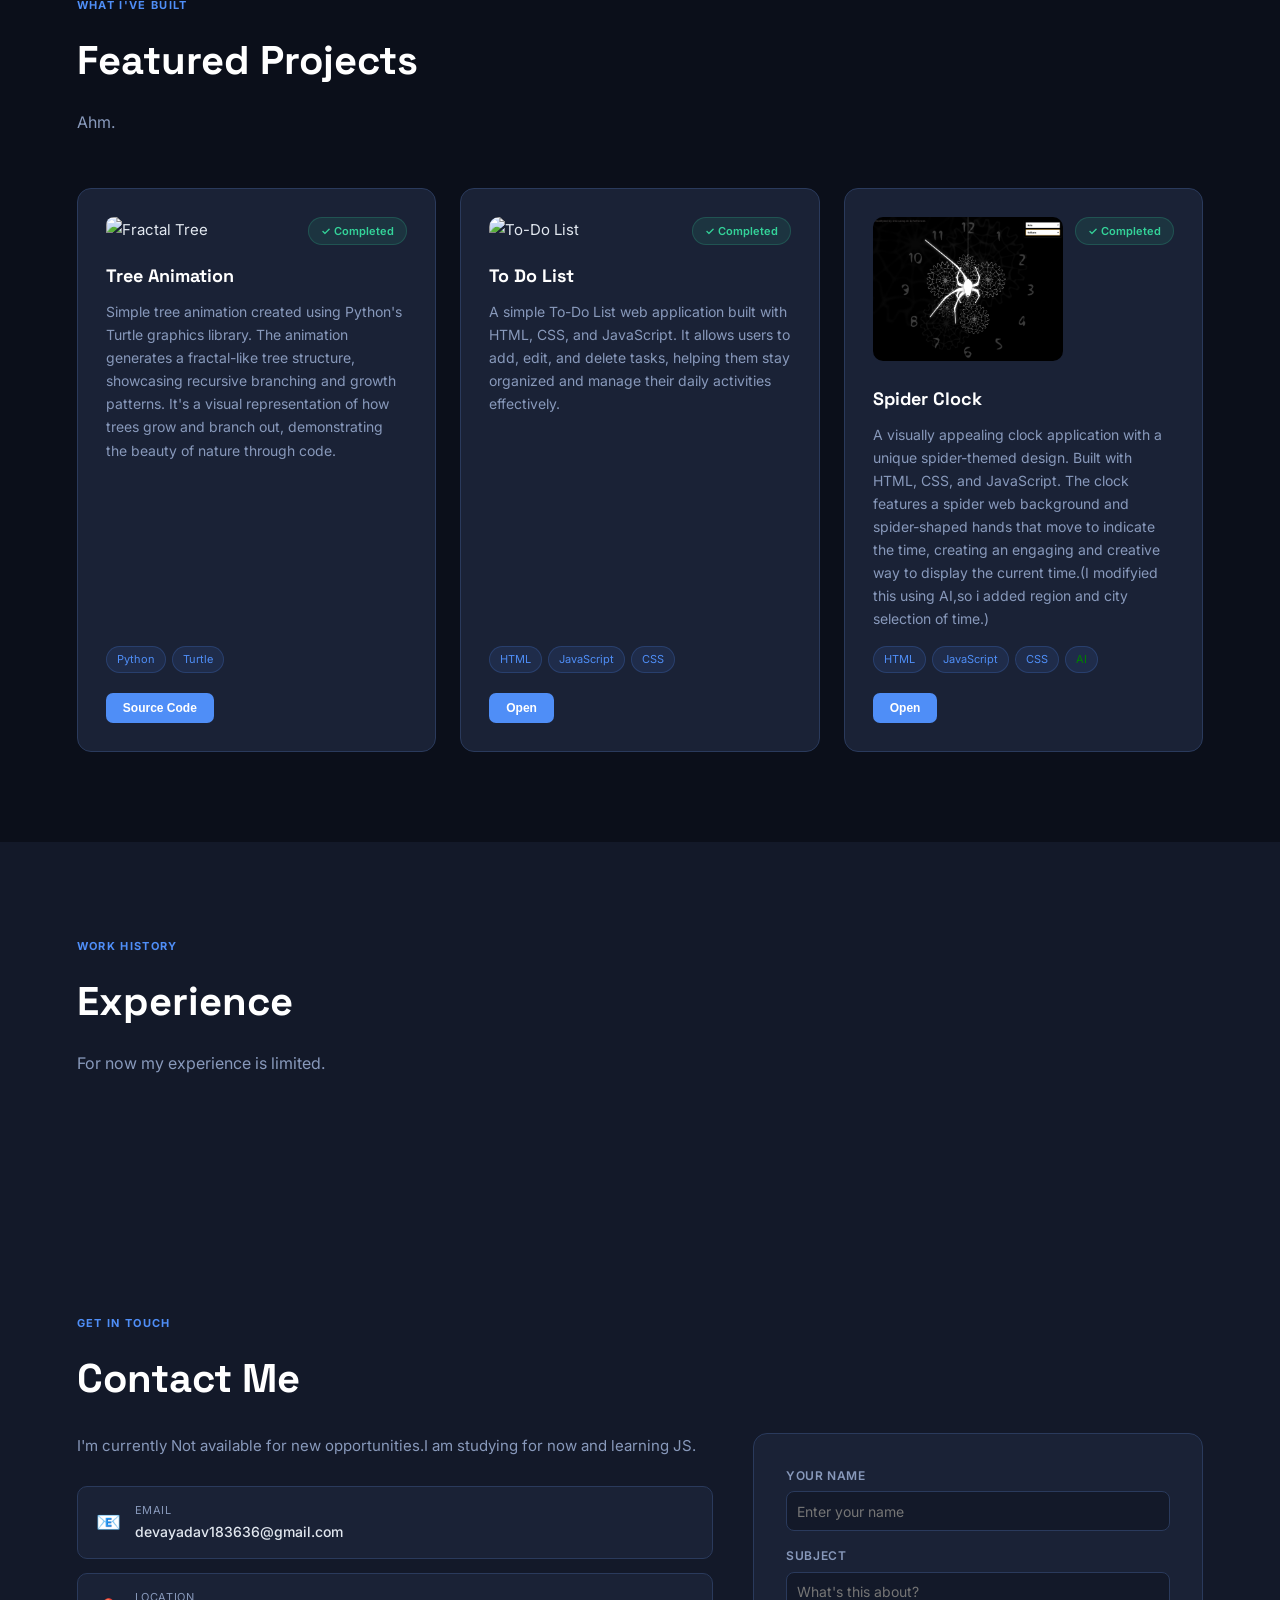
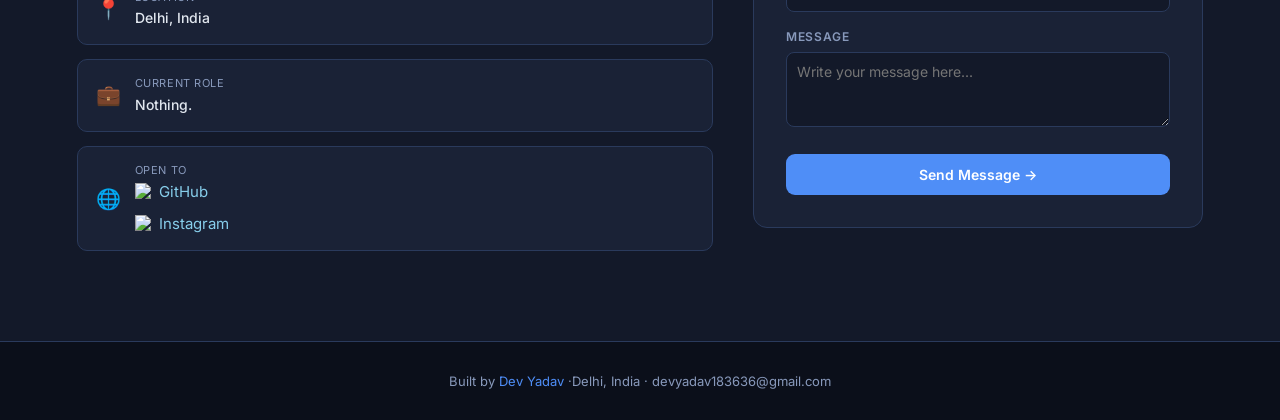
==== commit 80efdcbe: "Update index.html" ====
--- a/index.html
+++ b/index.html
@@ -3,6 +3,7 @@
 <head>
   <meta charset="UTF-8" />
   <meta name="viewport" content="width=device-width, initial-scale=1.0"/>
+  <meta name="google-site-verification" content="HXgKC0ESsRBmZQrComfkT4ro4MyekDbR15nvzjctuQc" />
   <title>Dev Yadav | Beginner | 15 </title>
   <link href="https://fonts.googleapis.com/css2?family=Space+Grotesk:wght@300;400;500;600;700&family=Inter:wght@300;400;500&display=swap" rel="stylesheet"/>
   <style>
@@ -479,7 +480,7 @@
         <span class="project-status">✓ Completed</span>
       </div>
       <div class="project-body">
-        <div class="project-title">To-Do List</div>
+        <div class="project-title">To Do List</div>
         <div class="project-desc">
           A simple To-Do List web application built with HTML, CSS, and JavaScript. It allows users to add, edit, and delete tasks, helping them stay organized and manage their daily activities effectively.
         </div>
@@ -489,7 +490,7 @@
           <span class="tag">CSS</span>
         </div>
         <div class="project-links">
-          <button class="proj-btn primary" onclick="window.open('To%20do%20list/To-do.html', '_blank')">Open</button>
+          <button class="proj-btn primary" onclick="window.open('To-do-list/To-do.html', '_blank')">Open</button>
         </div>
       </div>
     </div>
@@ -512,7 +513,7 @@
           <span class="tag" style="color: green;">AI</span>
         </div>
         <div class="project-links">
-                <button class="proj-btn primary" onclick="window.open('Spider%20Clock/index.html', '_blank')">Open</button>
+                <button class="proj-btn primary" onclick="window.open('Spider-Clock/index.html', '_blank')">Open</button>
         </div>
       </div>
     </div> 
@@ -738,4 +739,4 @@
 </script>
 
 </body>
-</html>+</html>
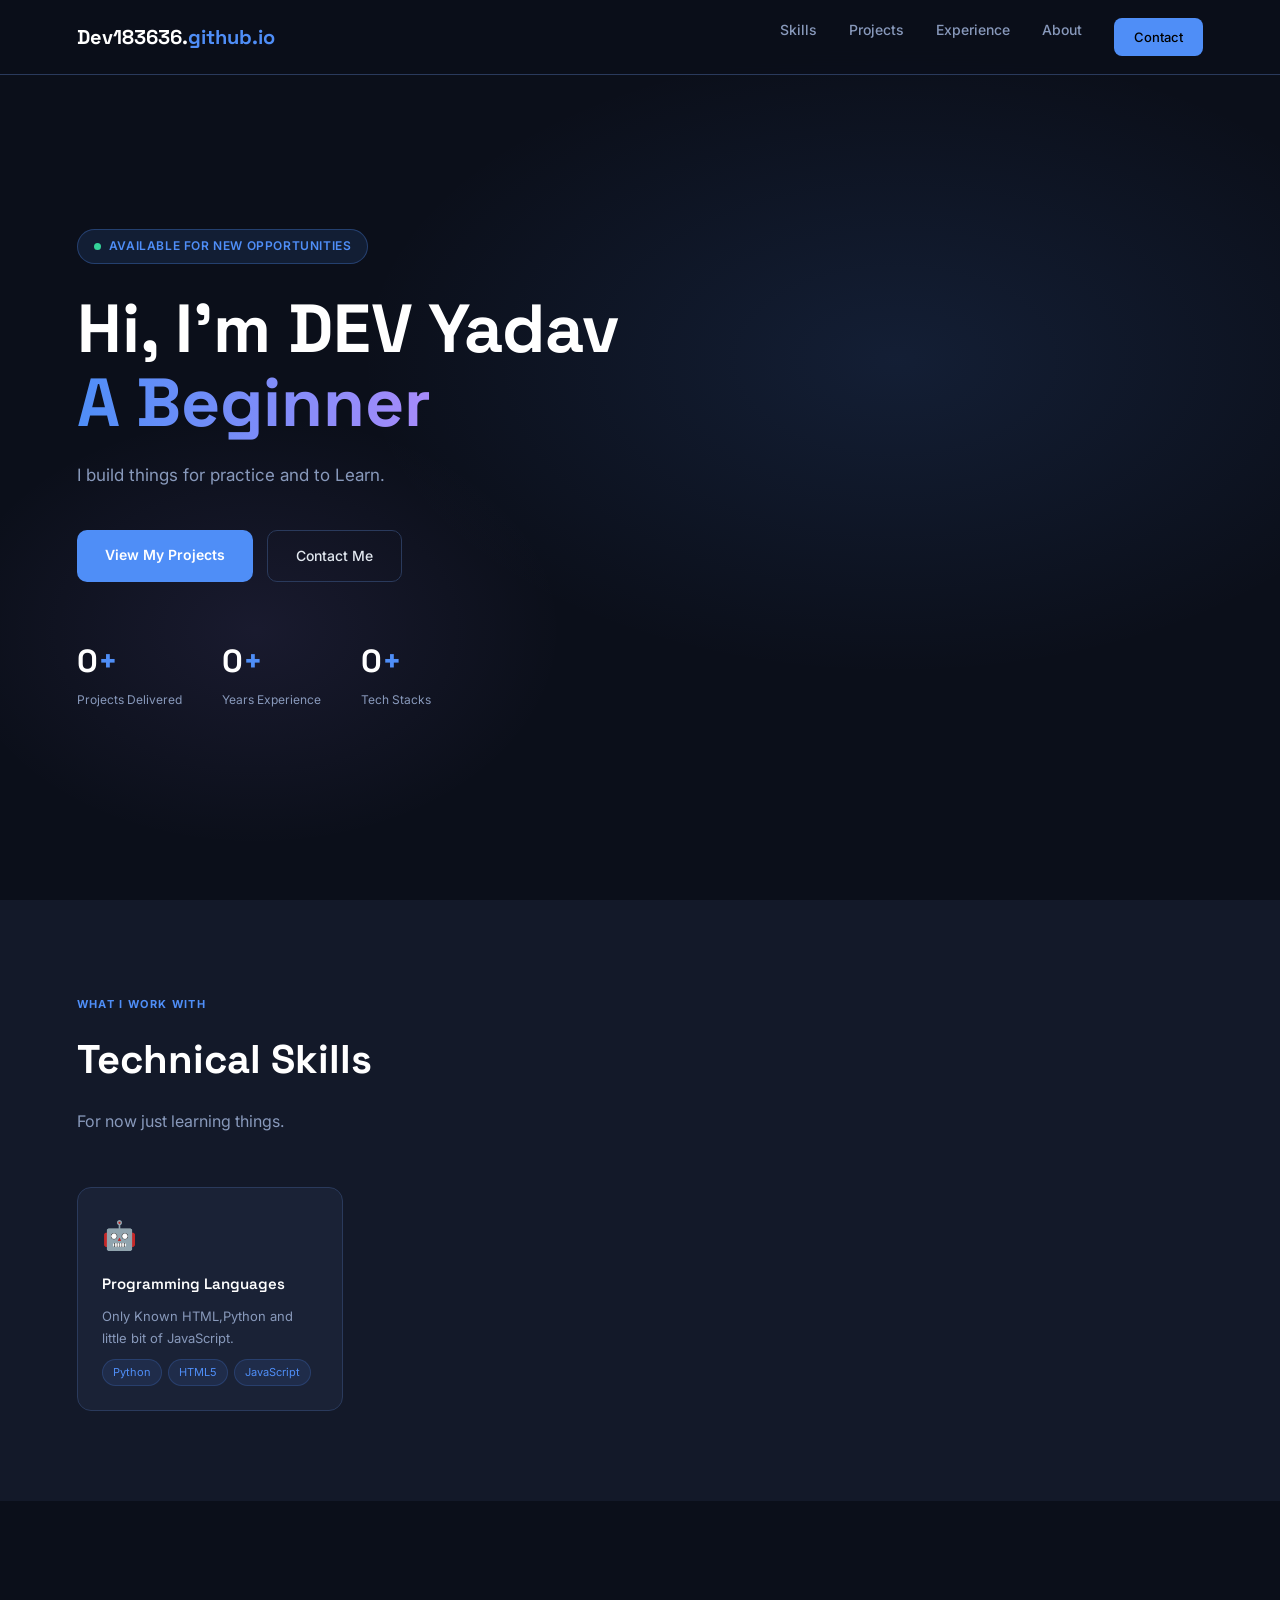
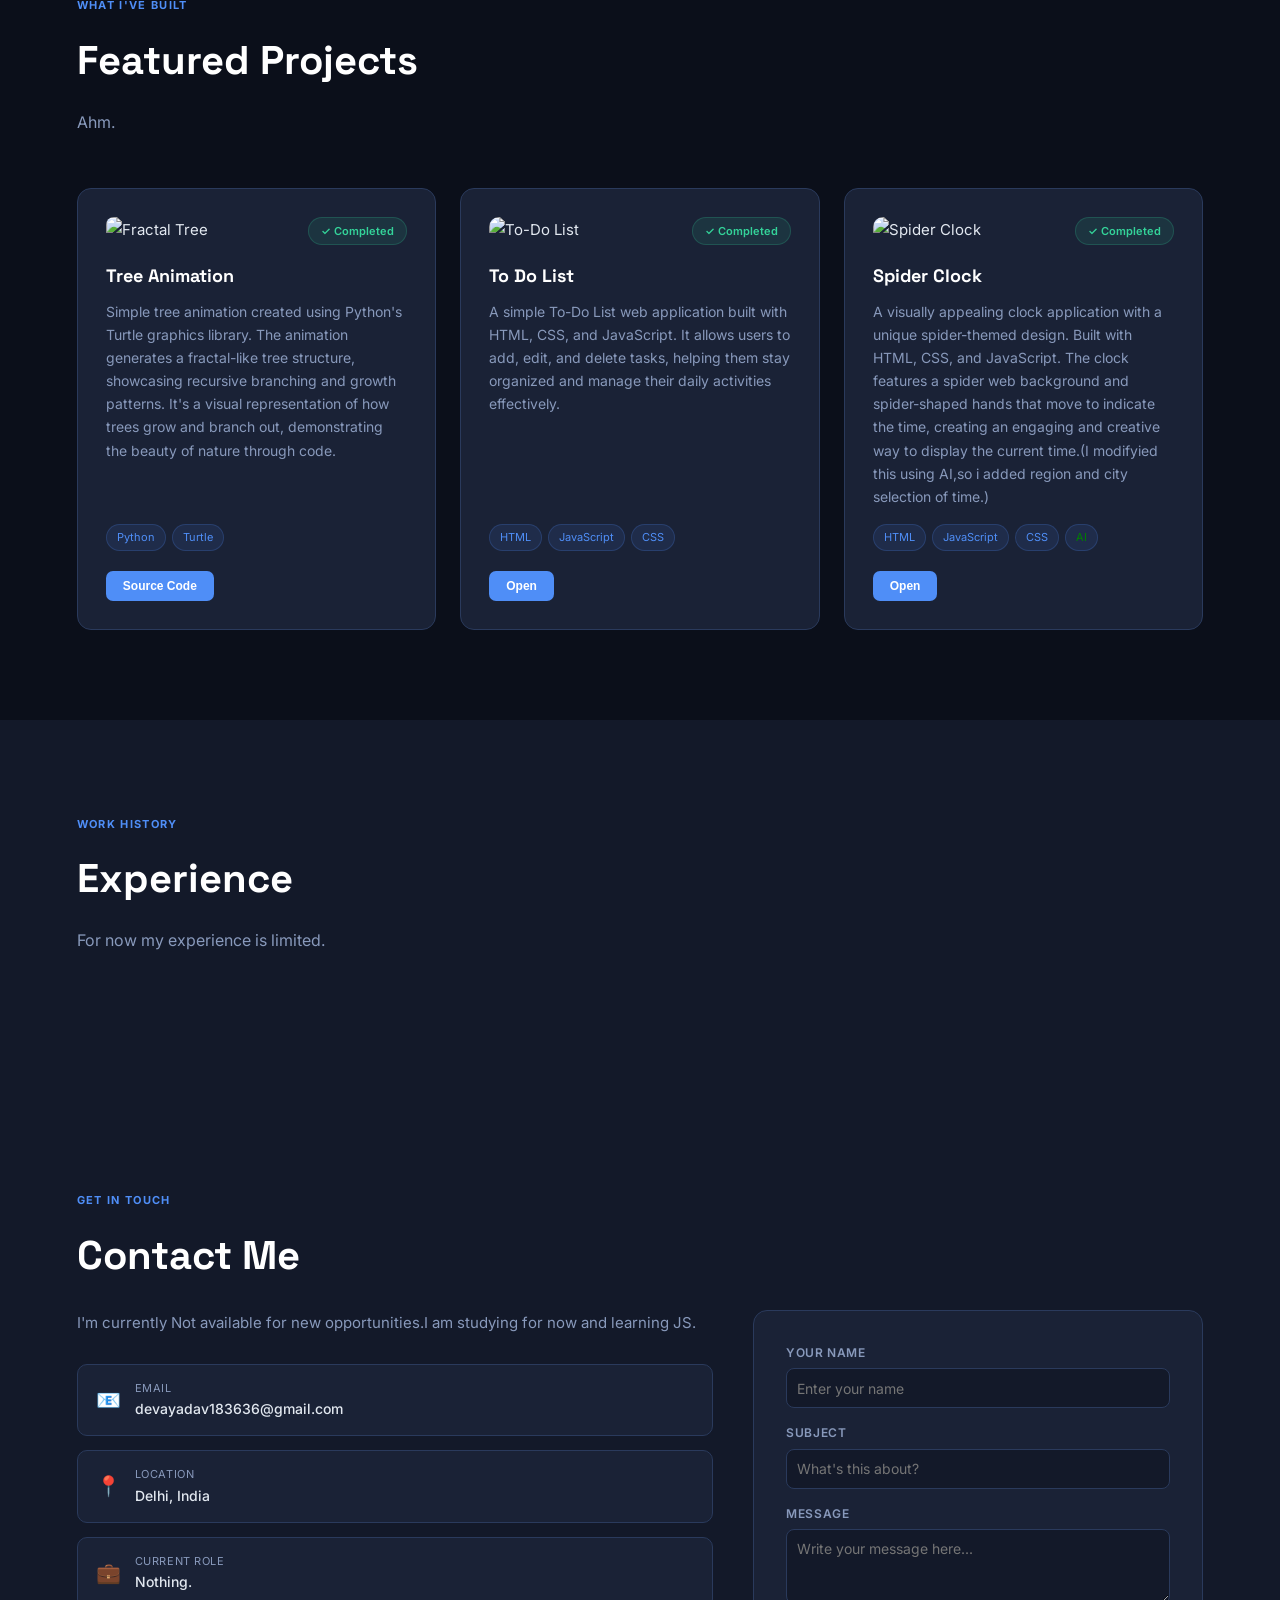
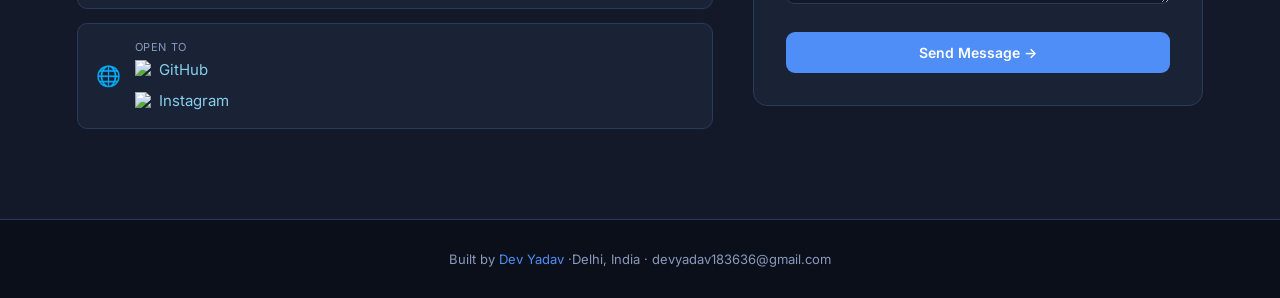
==== commit ddf35e2c: "Update index.html" ====
--- a/index.html
+++ b/index.html
@@ -475,7 +475,7 @@
     <div class="project-card">
       <div class="project-header">
         <div class="fractal-container">
-          <img src="To do list/To-do-list.png" style="width: 100%; height: auto; object-fit: cover; border-radius: 10px;" alt="To-Do List" />
+          <img src="To-do-list/To-do-list.png" style="width: 100%; height: auto; object-fit: cover; border-radius: 10px;" alt="To-Do List" />
         </div>
         <span class="project-status">✓ Completed</span>
       </div>
@@ -497,7 +497,7 @@
           <div class="project-card">
       <div class="project-header">
         <div class="fractal-container">
-                <img src="Spider Clock/Spider.png" style="width: 100%; height: auto; object-fit: cover; border-radius: 10px;" alt="Spider Clock" />
+                <img src="Spider-Clock/Spider.png" style="width: 100%; height: auto; object-fit: cover; border-radius: 10px;" alt="Spider Clock" />
         </div>
         <span class="project-status">✓ Completed</span>
       </div>
